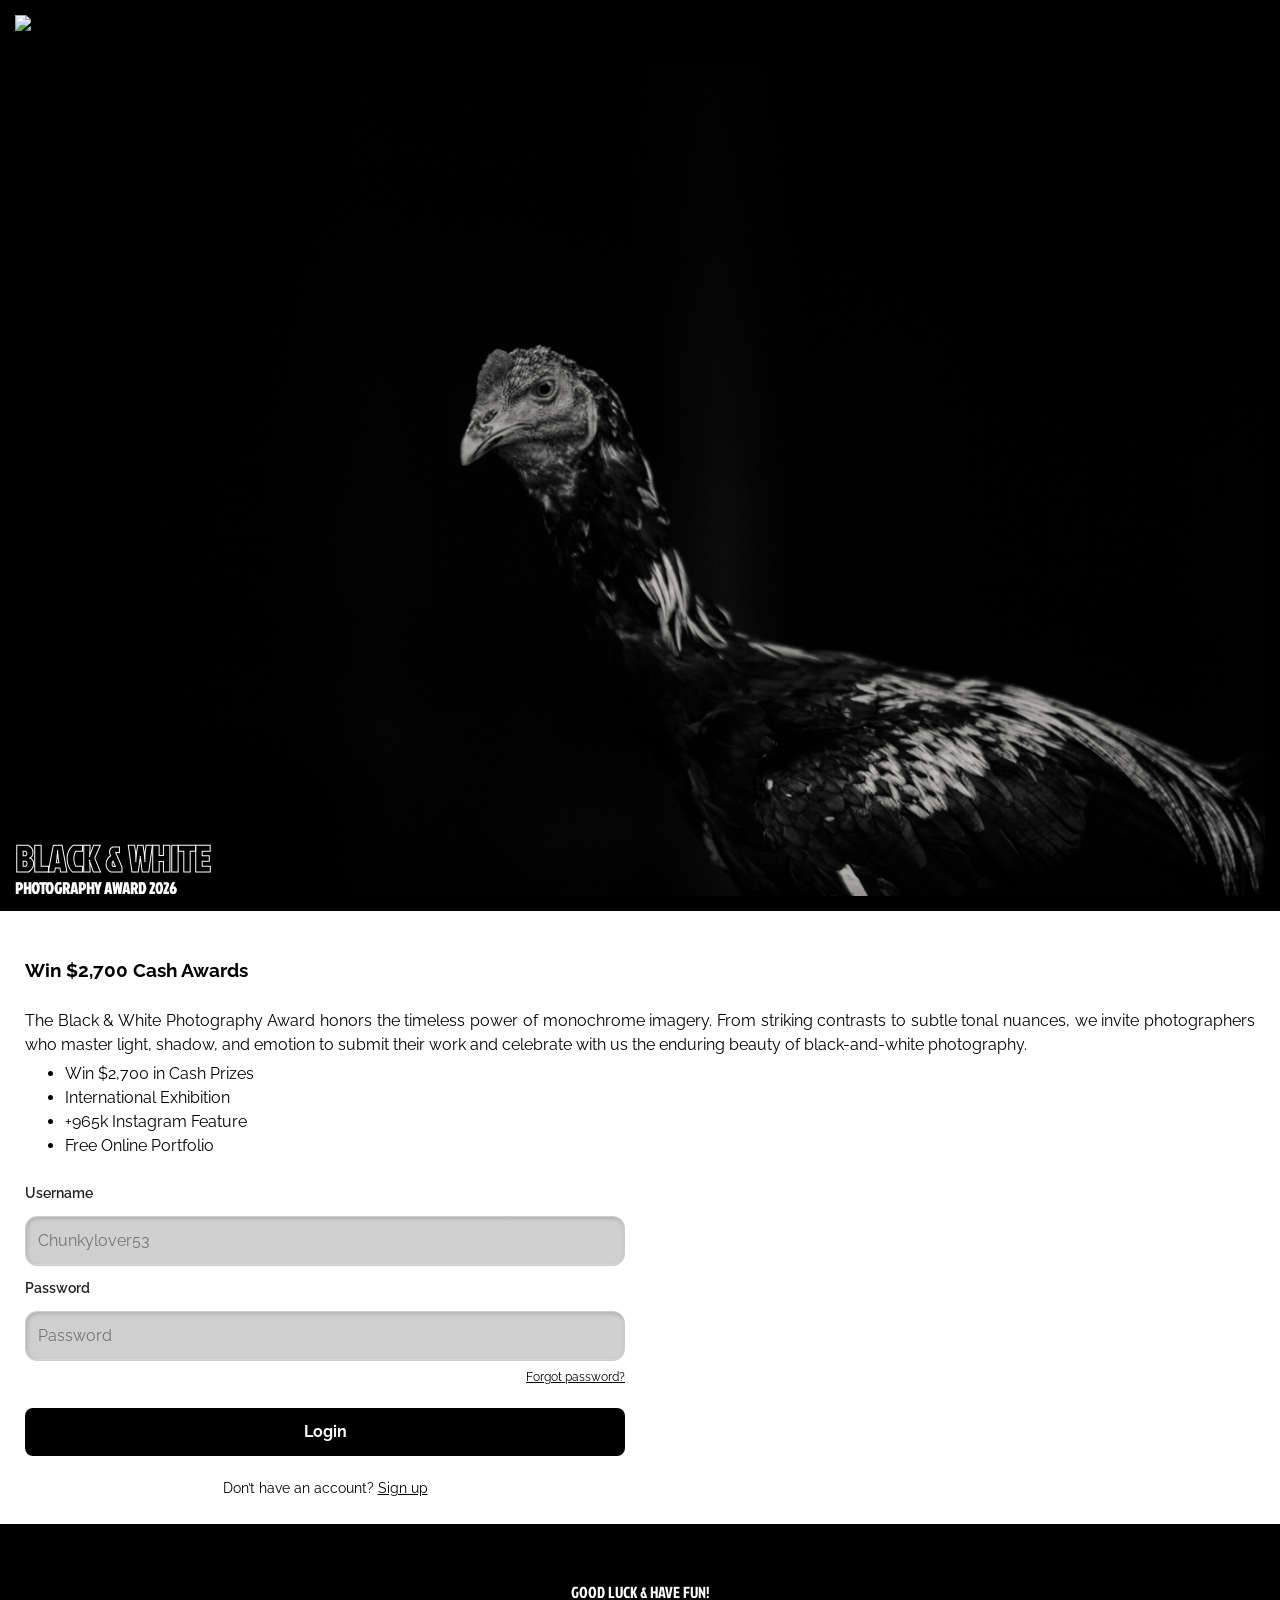
==== index.html @ 1458e685 "15.05" ====
<!doctype html>
<html lang="fr">
  <head>
    <meta charset="UTF-8" />
    <meta name="viewport" content="width=device-width, initial-scale=1.0" />
    <link rel="preconnect" href="https://fonts.googleapis.com">
<link rel="preconnect" href="https://fonts.gstatic.com" crossorigin>
<link href="https://fonts.googleapis.com/css2?family=Jockey+One&family=Orbitron:wght@400..900&display=swap" rel="stylesheet">
<link rel="preconnect" href="https://fonts.googleapis.com">
<link rel="preconnect" href="https://fonts.gstatic.com" crossorigin>
<link href="https://fonts.googleapis.com/css2?family=Jockey+One&family=Orbitron:wght@400..900&family=Raleway:ital,wght@0,100..900;1,100..900&display=swap" rel="stylesheet">    
<link rel="stylesheet" href="styles.css" />
    <title>Big form</title>
  </head>
  <body></body>
</html>
<body>
        <header>
            <div class="topbar">
            <img src="images/Capture d’écran 2026-04-20 à 16.49.56.png" alt="logo" class="logo">
        </div>
            <img src="images/jwasharapol-hen-3742016.jpg" alt="Bird" class="bird">
        <h1>BLACK & WHITE</h1>
        <h2>PHOTOGRAPHY AWARD 2026</h2>
        </header>

        <div class="content">
        <h3>Win $2,700 Cash Awards</h3>

            <p class="description">
                The Black & White Photography Award honors the timeless power of monochrome imagery.
                From striking contrasts to subtle tonal nuances, we invite photographers who master
                light, shadow, and emotion to submit their work and celebrate with us the enduring
                beauty of black-and-white photography.
            </p>

            <ul class="features">
                <li>Win $2,700 in Cash Prizes</li>
                <li>International Exhibition</li>
                <li>+965k Instagram Feature</li>
                <li>Free Online Portfolio</li>
            </ul>

            <form class="login-box">
                <label>Username</label>
                <input type="text" placeholder="Chunkylover53">

                <label>Password</label>
                <input type="password" placeholder="Password">

                <a href="" class="forgot">Forgot password?</a>

                <button type="submit" class="login-btn">Login</button>

                <p class="signup">
                    Don’t have an account? <a href="register.html">Sign up</a>
                </p>
            </form>
        </div>
        <footer>
            GOOD LUCK & HAVE FUN!
        </footer>
</body>
</html>
---- styles.css ----
/* 1. Use a more-intuitive box-sizing model */
*,
*::before,
*::after {
  box-sizing: border-box;
}

/* 2. Remove default margin */
* {
  margin: 0;
}

body {
  /* 3. Add accessible line-height */
  line-height: 1.5;
  /* 4. Improve text rendering */
  -webkit-font-smoothing: antialiased;
  font-family: "Raleway", sans-serif;
}

/* 5. Improve media defaults */
img,
picture,
video,
canvas,
svg {
  display: block;
  max-width: 100%;
}

/* 6. Inherit fonts for form controls */
input,
button,
textarea,
select {
  font: inherit;
}

/* 7. Avoid text overflows */
p,
h1,
h2,
h3,
h4,
h5,
h6 {
  overflow-wrap: break-word;
}

/* 8. Improve line wrapping */
p {
  text-wrap: pretty;
}
h1,
h2,
h3,
h4,
h5,
h6 {
  text-wrap: balance;
}
header {
  font-family: "Jockey One", sans-serif;
  background-color: black;
  position: relative;
  padding: 15px;
}
header h1,
header h2 {
  position: absolute;
  left: 15px;
}
header h1 {
  bottom: 26px;
  -webkit-text-stroke-width: 1px;
  -webkit-text-stroke-color: #fff;
  font-size: 36px;
}
header h2 {
  bottom: 11px;
  color: #fff;
  font-size: 16px;
}

.logo {
  height: 48px;
}

.content {
  padding: 25px;
  text-align: justify;
}
h3 {
  padding: 20px 0;
}

footer {
  background-color: black;
  display: flex;
  justify-content: center;
  align-items: center;
  height: 15dvh;
  color: #fff;
  font-family: "Jockey One", sans-serif;
}
.description {
  padding: 5px 0;
}

.login-box {
  display: flex;
  flex-direction: column;
  max-width: 600px;
  gap: 12px;
  margin-top: 25px;
}

.login-box label {
  font-size: 14px;
  font-weight: 600;
  color: #222;
}

.login-box input {
  padding: 12px;
  border-radius: 6px;
  border: 1px solid #ccc;
  background: #f7f7f7;
  border-radius: 12px;
  background: var(
    --Recessed,
    linear-gradient(0deg, rgba(0, 0, 0, 0.1) 0%, rgba(0, 0, 0, 0.1) 100%),
    rgba(208, 208, 208, 0.5)
  );
  background-blend-mode: luminosity, color-burn;
  box-shadow:
    0 -0.5px 1px 0 rgba(255, 255, 255, 0.3) inset,
    0 -0.5px 1px 0 rgba(255, 255, 255, 0.25) inset,
    1px 1.5px 4px 0 rgba(0, 0, 0, 0.08) inset,
    1px 1.5px 4px 0 rgba(0, 0, 0, 0.1) inset;
}

.forgot {
  font-size: 12px;
  color: black;
  align-self: flex-end;
  margin-top: -5px;
}

.login-btn {
  margin-top: 10px;
  padding: 12px;
  background: black;
  color: white;
  border: none;
  border-radius: 8px;
  font-weight: bold;
}

.signup {
  text-align: center;
  font-size: 14px;
  margin-top: 10px;
}

.signup a {
  color: black;
}

.terms {
  padding: 20px 0;
  font-size: 14px;
}

.terms a {
  color: black;
}

.successcontent {
  background-color: black;
  display: flex;
  flex-direction: column;
  justify-content: center;
}

.successcontent h1 {
  color: black;
  font-family: "Jockey One", sans-serif;
  -webkit-text-stroke-width: 1px;
  -webkit-text-stroke-color: #fff;
  font-size: 36px;
}

.checkcircle {
  max-width: 30px;
}
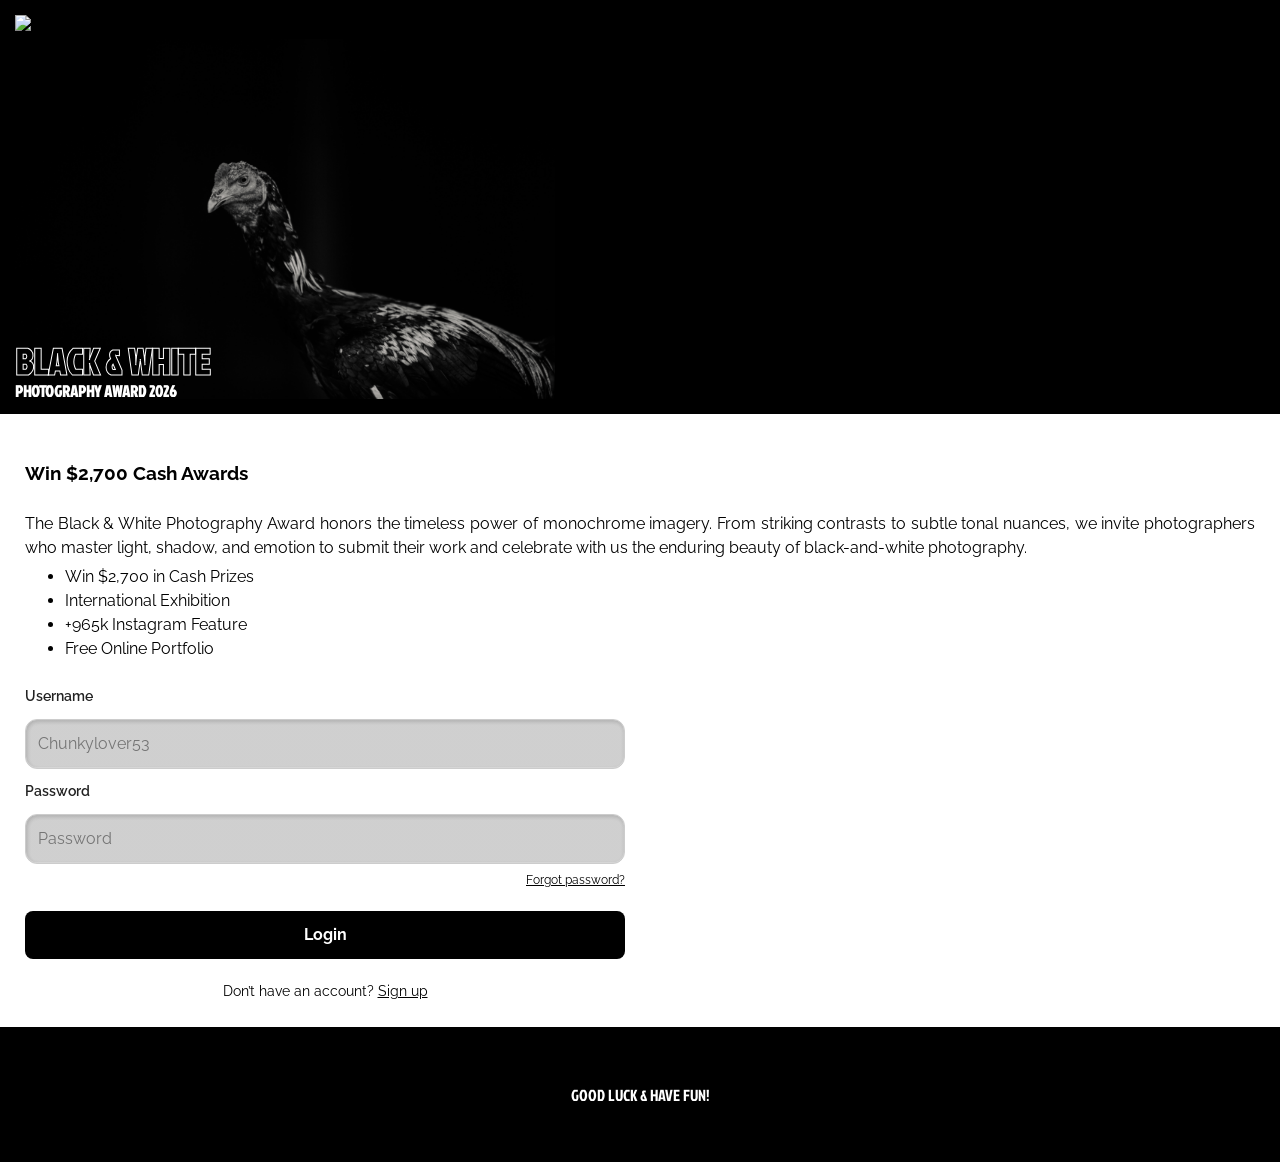
==== commit 7a7ee5ae: "v3" ====
--- a/index.html
+++ b/index.html
@@ -12,7 +12,6 @@
 <link rel="stylesheet" href="styles.css" />
     <title>Big form</title>
   </head>
-  <body></body>
 </html>
 <body>
         <header>
@@ -43,12 +42,12 @@
 
             <form class="login-box">
                 <label>Username</label>
-                <input type="text" placeholder="Chunkylover53">
+                <input id="login-username" type="text" placeholder="Chunkylover53">
 
                 <label>Password</label>
-                <input type="password" placeholder="Password">
+                <input id="login-password" type="password" placeholder="Password">
 
-                <a href="" class="forgot">Forgot password?</a>
+                <a href="forgot.html" class="forgot">Forgot password?</a>
 
                 <button type="submit" class="login-btn">Login</button>
 
@@ -60,5 +59,7 @@
         <footer>
             GOOD LUCK & HAVE FUN!
         </footer>
+<script src="script.js"></script>
+<script src="login.js"></script>
 </body>
 </html>
--- a/styles.css
+++ b/styles.css
@@ -64,26 +64,34 @@
   background-color: black;
   position: relative;
   padding: 15px;
-}
+  max-height: 50dvh;
+  overflow: hidden;
+}
+
+header img {
+  max-height: 40dvh;
+  align-items: center;
+}
+
 header h1,
 header h2 {
   position: absolute;
   left: 15px;
 }
-header h1 {
+h1 {
   bottom: 26px;
   -webkit-text-stroke-width: 1px;
   -webkit-text-stroke-color: #fff;
   font-size: 36px;
 }
-header h2 {
+h2 {
   bottom: 11px;
   color: #fff;
   font-size: 16px;
 }
 
 .logo {
-  height: 48px;
+  max-height: 48px;
 }
 
 .content {
@@ -123,7 +131,6 @@
 
 .login-box input {
   padding: 12px;
-  border-radius: 6px;
   border: 1px solid #ccc;
   background: #f7f7f7;
   border-radius: 12px;
@@ -157,6 +164,11 @@
   font-weight: bold;
 }
 
+.login-btn:disabled {
+  opacity: 0.5;
+  cursor: not-allowed;
+}
+
 .signup {
   text-align: center;
   font-size: 14px;
@@ -178,19 +190,86 @@
 
 .successcontent {
   background-color: black;
+  padding: 20px;
   display: flex;
   flex-direction: column;
   justify-content: center;
-}
-
-.successcontent h1 {
-  color: black;
-  font-family: "Jockey One", sans-serif;
-  -webkit-text-stroke-width: 1px;
-  -webkit-text-stroke-color: #fff;
-  font-size: 36px;
+  align-items: center;
+  height: 80dvh;
 }
 
 .checkcircle {
-  max-width: 30px;
-}
+  max-width: 40px;
+}
+
+.successmessage {
+  color: white;
+  text-align: center;
+  padding: 40px;
+}
+
+.return-btn {
+  display: inline-block;
+  padding: 12px 18px;
+  background: white;
+  color: black;
+  border-radius: 8px;
+  font-weight: bold;
+  text-align: center;
+  text-decoration: none;
+}
+
+input[type="date"]::-webkit-datetime-edit {
+  color: #757575;
+}
+
+.dashboardcontent {
+  background-color: black;
+  padding: 20px;
+  display: flex;
+  flex-direction: column;
+  justify-content: center;
+  align-items: center;
+  height: 80dvh;
+  position: relative;
+}
+
+.dashboardmessage {
+  color: white;
+  text-align: center;
+  padding: 40px;
+  max-width: 600px;
+}
+
+.logout-btn {
+  position: absolute;
+  top: 20px;
+  right: 20px;
+  padding: 12px 18px;
+  background: white;
+  color: black;
+  border-radius: 8px;
+  font-weight: bold;
+  border: none;
+  cursor: pointer;
+  text-decoration: none;
+}
+
+.logout-btn:hover {
+  opacity: 0.8;
+}
+
+.register-btn {
+  margin-top: 20px;
+  padding: 12px 18px;
+  background: white;
+  color: black;
+  border-radius: 8px;
+  font-weight: bold;
+  text-decoration: none;
+  display: inline-block;
+}
+
+.register-btn:hover {
+  opacity: 0.8;
+}
